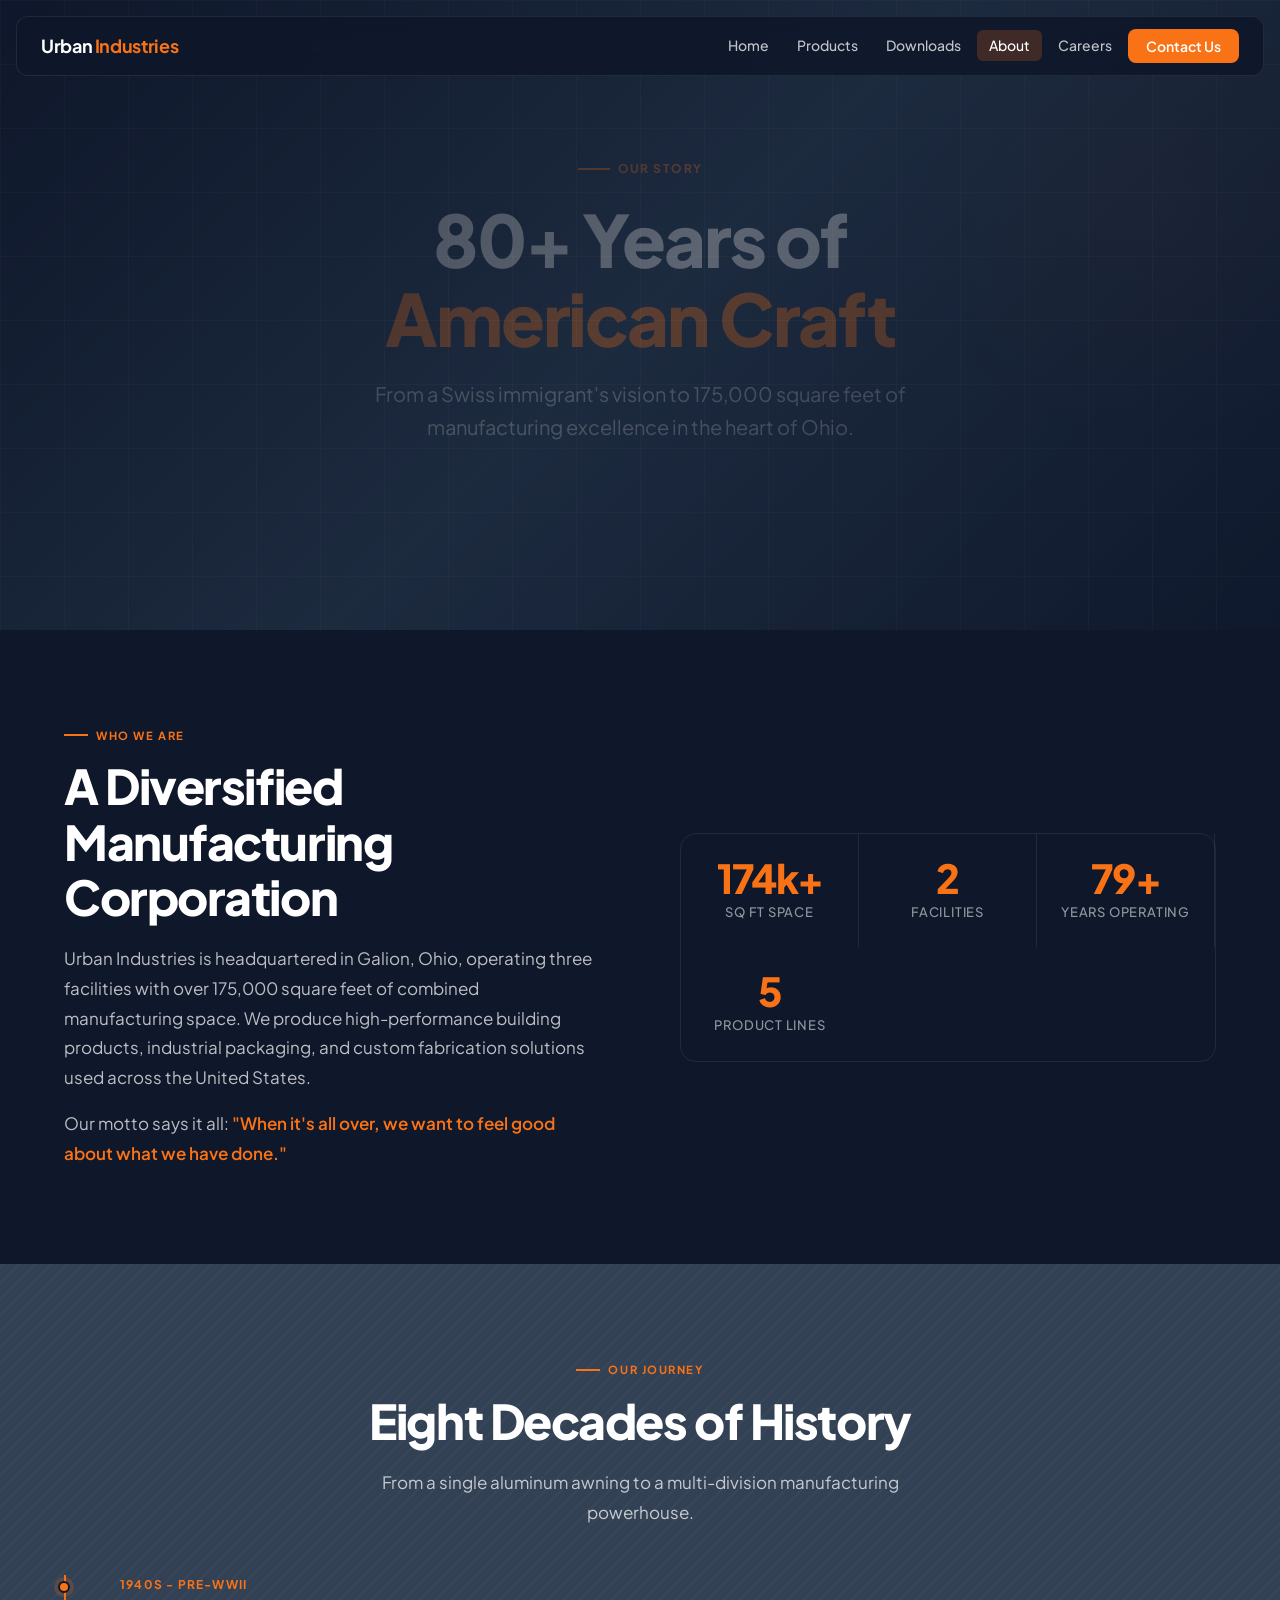
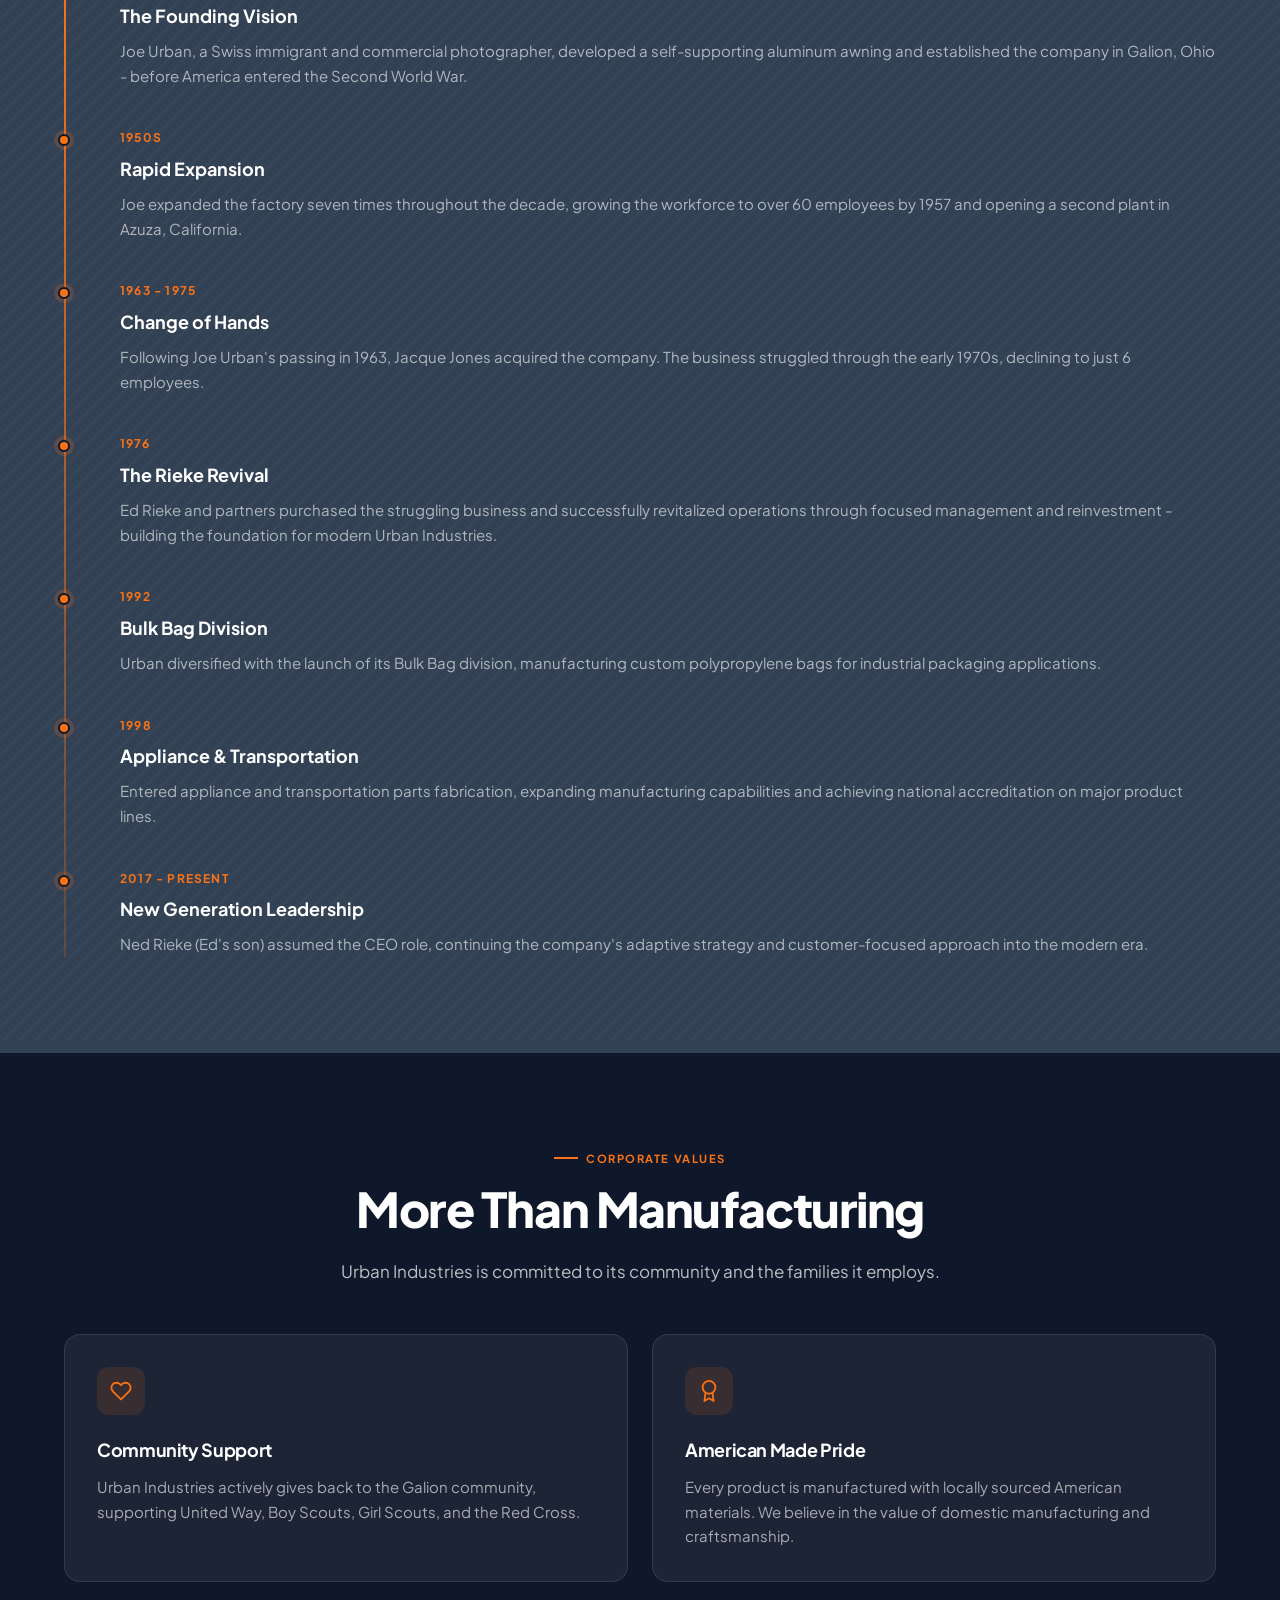
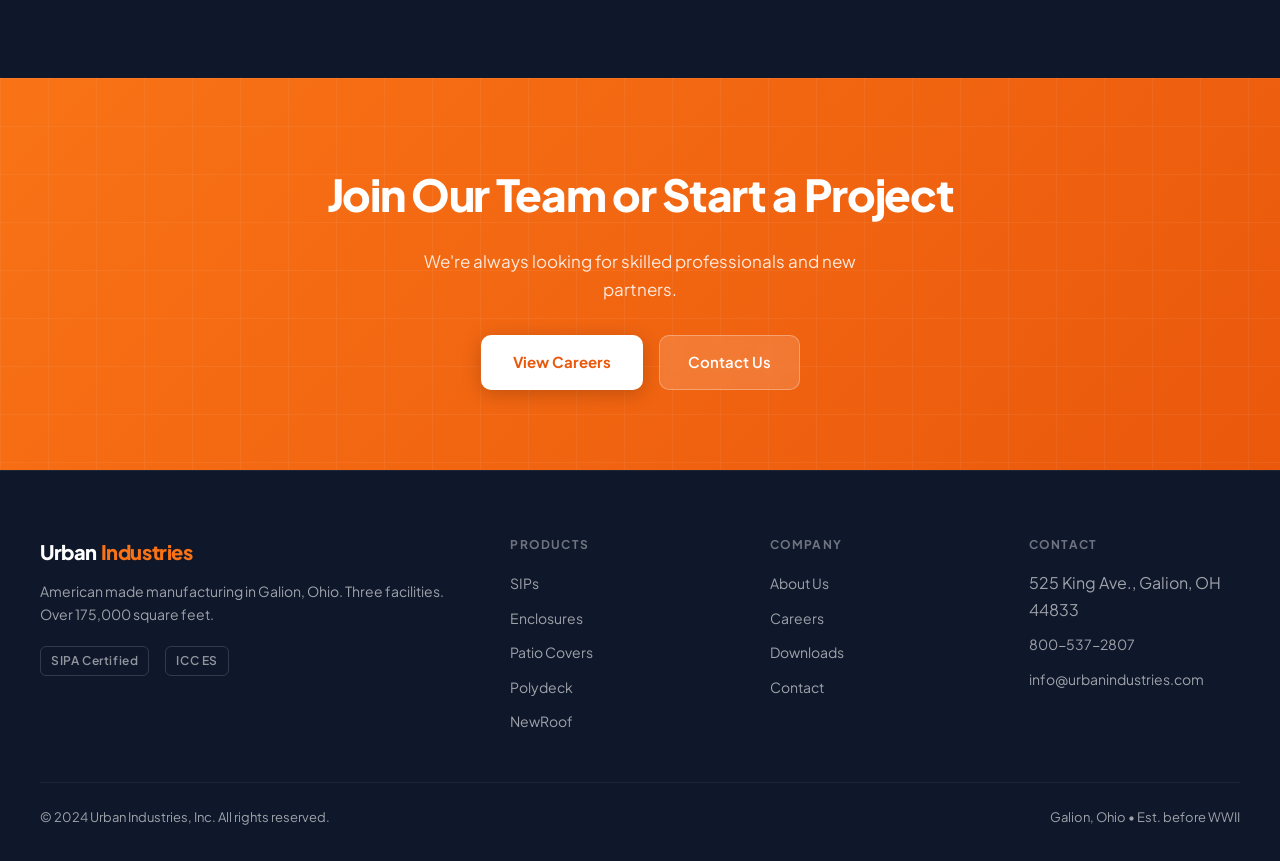
==== site/about.html @ d3d66c6a "Initial commit: parallax storytelling site + scraped docs - 11 HTML pages built from scraped docs/ c" ====
<!DOCTYPE html>
<html lang="en">
<head>
  <meta charset="UTF-8">
  <meta name="viewport" content="width=device-width, initial-scale=1.0">
  <title>About Us - Urban Industries, Inc.</title>
  <meta name="description" content="The story of Urban Industries - from a Swiss immigrant's aluminum awning invention in pre-WWII Ohio to a 175,000 sq ft diversified manufacturer.">
  <link rel="stylesheet" href="assets/css/main.css">
</head>
<body>

<div class="scroll-progress" aria-hidden="true"></div>

<nav class="nav" aria-label="Main navigation">
  <a href="index.html" class="nav-logo">Urban <span>Industries</span></a>
  <ul class="nav-links" id="nav-links">
    <li><a href="index.html">Home</a></li>
    <li><a href="products.html">Products</a></li>
    <li><a href="downloads.html">Downloads</a></li>
    <li><a href="about.html">About</a></li>
    <li><a href="careers.html">Careers</a></li>
    <li><a href="contact.html" class="nav-cta">Contact Us</a></li>
  </ul>
  <button class="nav-mobile-toggle" aria-label="Toggle menu" aria-expanded="false" aria-controls="nav-links">
    <svg width="22" height="22" viewBox="0 0 24 24" fill="none" stroke="currentColor" stroke-width="2" stroke-linecap="round"><line x1="3" y1="6" x2="21" y2="6"/><line x1="3" y1="12" x2="21" y2="12"/><line x1="3" y1="18" x2="21" y2="18"/></svg>
  </button>
</nav>

<!-- Hero -->
<section class="parallax-hero" style="height:70vh;min-height:480px;" aria-label="About page hero">
  <div class="parallax-bg" style="background:linear-gradient(135deg,#0a1628 0%,#1a2f4a 50%,#0f1e35 100%);" aria-hidden="true"></div>
  <div class="hero-overlay" aria-hidden="true"></div>
  <div class="hero-grid-overlay" aria-hidden="true"></div>
  <div class="parallax-layer deco-circle" data-parallax="0.25" style="width:500px;height:500px;top:-5%;right:-10%;opacity:0.7;" aria-hidden="true"></div>
  <div class="hero-content">
    <div class="hero-eyebrow">
      <span class="hero-eyebrow-line" aria-hidden="true"></span>
      Our Story
    </div>
    <h1 class="hero-title">80+ Years of<br><em>American Craft</em></h1>
    <p class="hero-subtitle">From a Swiss immigrant's vision to 175,000 square feet of manufacturing excellence in the heart of Ohio.</p>
  </div>
</section>

<!-- Chapter 1: Overview -->
<section class="chapter chapter-dark" aria-labelledby="overview-heading">
  <div class="chapter-inner">
    <div class="split">
      <div>
        <div class="reveal">
          <p class="section-label">Who We Are</p>
          <h2 class="section-title section-title-light" id="overview-heading">A Diversified Manufacturing Corporation</h2>
          <p class="section-body section-body-light">
            Urban Industries is headquartered in Galion, Ohio, operating three facilities with over 175,000 square feet of combined manufacturing space. We produce high-performance building products, industrial packaging, and custom fabrication solutions used across the United States.
          </p>
          <p class="section-body section-body-light" style="margin-top:1rem;">
            Our motto says it all: <em style="color:var(--color-cta);font-style:normal;font-weight:600;">"When it's all over, we want to feel good about what we have done."</em>
          </p>
        </div>
      </div>
      <div class="reveal reveal-delay-1">
        <div class="stats-strip" style="border:1px solid rgba(255,255,255,0.08);border-radius:16px;margin:0;">
          <div class="stat-item" style="padding:1.5rem;">
            <div class="stat-number" data-count="175" data-suffix="k+">0</div>
            <div class="stat-label">Sq Ft Space</div>
          </div>
          <div class="stat-item" style="padding:1.5rem;">
            <div class="stat-number" data-count="3">0</div>
            <div class="stat-label">Facilities</div>
          </div>
          <div class="stat-item" style="padding:1.5rem;">
            <div class="stat-number" data-count="80" data-suffix="+">0</div>
            <div class="stat-label">Years Operating</div>
          </div>
          <div class="stat-item" style="padding:1.5rem;border-right:none;">
            <div class="stat-number" data-count="6">0</div>
            <div class="stat-label">Product Lines</div>
          </div>
        </div>
      </div>
    </div>
  </div>
</section>

<!-- Chapter 2: History Timeline -->
<section class="chapter chapter-steel" aria-labelledby="history-heading">
  <div class="parallax-layer deco-lines" data-parallax="0.06" style="inset:0;" aria-hidden="true"></div>
  <div class="chapter-inner">
    <div class="reveal" style="text-align:center;max-width:600px;margin:0 auto 1rem;">
      <p class="section-label" style="justify-content:center;">Our Journey</p>
      <h2 class="section-title section-title-light" id="history-heading">Eight Decades of History</h2>
      <p class="section-body section-body-light" style="text-align:center;">From a single aluminum awning to a multi-division manufacturing powerhouse.</p>
    </div>
    <div class="timeline reveal reveal-delay-1">
      <div class="timeline-item">
        <div class="timeline-date">1940s - Pre-WWII</div>
        <div class="timeline-heading">The Founding Vision</div>
        <p class="timeline-text">Joe Urban, a Swiss immigrant and commercial photographer, developed a self-supporting aluminum awning and established the company in Galion, Ohio - before America entered the Second World War.</p>
      </div>
      <div class="timeline-item">
        <div class="timeline-date">1950s</div>
        <div class="timeline-heading">Rapid Expansion</div>
        <p class="timeline-text">Joe expanded the factory seven times throughout the decade, growing the workforce to over 60 employees by 1957 and opening a second plant in Azuza, California.</p>
      </div>
      <div class="timeline-item">
        <div class="timeline-date">1963 - 1975</div>
        <div class="timeline-heading">Change of Hands</div>
        <p class="timeline-text">Following Joe Urban's passing in 1963, Jacque Jones acquired the company. The business struggled through the early 1970s, declining to just 6 employees.</p>
      </div>
      <div class="timeline-item">
        <div class="timeline-date">1976</div>
        <div class="timeline-heading">The Rieke Revival</div>
        <p class="timeline-text">Ed Rieke and partners purchased the struggling business and successfully revitalized operations through focused management and reinvestment - building the foundation for modern Urban Industries.</p>
      </div>
      <div class="timeline-item">
        <div class="timeline-date">1992</div>
        <div class="timeline-heading">Bulk Bag Division</div>
        <p class="timeline-text">Urban diversified with the launch of its Bulk Bag division, manufacturing custom polypropylene bags for industrial packaging applications.</p>
      </div>
      <div class="timeline-item">
        <div class="timeline-date">1998</div>
        <div class="timeline-heading">Appliance &amp; Transportation</div>
        <p class="timeline-text">Entered appliance and transportation parts fabrication, expanding manufacturing capabilities and achieving national accreditation on major product lines.</p>
      </div>
      <div class="timeline-item" style="padding-bottom:0;">
        <div class="timeline-date">2017 - Present</div>
        <div class="timeline-heading">New Generation Leadership</div>
        <p class="timeline-text">Ned Rieke (Ed's son) assumed the CEO role, continuing the company's adaptive strategy and customer-focused approach into the modern era.</p>
      </div>
    </div>
  </div>
</section>

<!-- Chapter 3: Values -->
<section class="chapter chapter-dark" aria-labelledby="values-heading">
  <div class="chapter-inner">
    <div class="reveal" style="text-align:center;max-width:600px;margin:0 auto 3rem;">
      <p class="section-label" style="justify-content:center;">Corporate Values</p>
      <h2 class="section-title section-title-light" id="values-heading">More Than Manufacturing</h2>
      <p class="section-body section-body-light" style="text-align:center;">Urban Industries is committed to its community and the families it employs.</p>
    </div>
    <div class="card-grid card-grid-2 reveal reveal-delay-1">
      <div class="card">
        <div class="card-icon" aria-hidden="true">
          <svg width="22" height="22" viewBox="0 0 24 24" fill="none" stroke="currentColor" stroke-width="2" stroke-linecap="round" stroke-linejoin="round"><path d="M20.84 4.61a5.5 5.5 0 0 0-7.78 0L12 5.67l-1.06-1.06a5.5 5.5 0 0 0-7.78 7.78l1.06 1.06L12 21.23l7.78-7.78 1.06-1.06a5.5 5.5 0 0 0 0-7.78z"/></svg>
        </div>
        <h3 class="card-title card-title-light">Community Support</h3>
        <p class="card-text card-text-light">Urban Industries actively gives back to the Galion community, supporting United Way, Boy Scouts, Girl Scouts, and the Red Cross.</p>
      </div>
      <div class="card">
        <div class="card-icon" aria-hidden="true">
          <svg width="22" height="22" viewBox="0 0 24 24" fill="none" stroke="currentColor" stroke-width="2" stroke-linecap="round" stroke-linejoin="round"><circle cx="12" cy="8" r="7"/><polyline points="8.21 13.89 7 23 12 20 17 23 15.79 13.88"/></svg>
        </div>
        <h3 class="card-title card-title-light">American Made Pride</h3>
        <p class="card-text card-text-light">Every product is manufactured with locally sourced American materials. We believe in the value of domestic manufacturing and craftsmanship.</p>
      </div>
    </div>
  </div>
</section>

<!-- CTA Band -->
<div class="cta-band">
  <h2 class="cta-band-title reveal">Join Our Team or Start a Project</h2>
  <p class="cta-band-text reveal reveal-delay-1">We're always looking for skilled professionals and new partners.</p>
  <div style="display:flex;gap:1rem;justify-content:center;flex-wrap:wrap;position:relative;">
    <a href="careers.html" class="btn-white reveal reveal-delay-2">View Careers</a>
    <a href="contact.html" class="btn-secondary reveal reveal-delay-3" style="background:rgba(255,255,255,0.15);border-color:rgba(255,255,255,0.3);">Contact Us</a>
  </div>
</div>

<footer class="footer" aria-label="Site footer">
  <div class="footer-inner">
    <div class="footer-grid">
      <div>
        <div class="footer-brand">Urban <span>Industries</span></div>
        <p class="footer-tagline">American made manufacturing in Galion, Ohio. Three facilities. Over 175,000 square feet.</p>
        <div class="footer-certs" style="margin-top:1.25rem;"><span class="cert-badge">SIPA Certified</span><span class="cert-badge">ICC ES</span></div>
      </div>
      <div>
        <p class="footer-heading">Products</p>
        <ul class="footer-links">
          <li><a href="products/sips.html">SIPs</a></li>
          <li><a href="products/enclosures.html">Enclosures</a></li>
          <li><a href="products/covers.html">Patio Covers</a></li>
          <li><a href="products/polydeck.html">Polydeck</a></li>
          <li><a href="products/newroof.html">NewRoof</a></li>
        </ul>
      </div>
      <div>
        <p class="footer-heading">Company</p>
        <ul class="footer-links">
          <li><a href="about.html">About Us</a></li>
          <li><a href="careers.html">Careers</a></li>
          <li><a href="downloads.html">Downloads</a></li>
          <li><a href="contact.html">Contact</a></li>
        </ul>
      </div>
      <div>
        <p class="footer-heading">Contact</p>
        <ul class="footer-links">
          <li><span style="color:rgba(255,255,255,0.6)">525 King Ave., Galion, OH 44833</span></li>
          <li><a href="tel:8005372807">800-537-2807</a></li>
          <li><a href="mailto:info@urbanindustries.com">info@urbanindustries.com</a></li>
        </ul>
      </div>
    </div>
    <div class="footer-bottom">
      <p>&copy; 2024 Urban Industries, Inc. All rights reserved.</p>
      <p>Galion, Ohio &bull; Est. before WWII</p>
    </div>
  </div>
</footer>

<script src="assets/js/main.js"></script>
</body>
</html>
---- site/assets/css/main.css ----
@import url('https://fonts.googleapis.com/css2?family=Plus+Jakarta+Sans:wght@300;400;500;600;700;800&display=swap');

:root {
  --color-primary: #475569;
  --color-secondary: #94A3B8;
  --color-cta: #F97316;
  --color-cta-hover: #EA6C0A;
  --color-bg: #F8FAFC;
  --color-text: #1E293B;
  --color-text-muted: #64748B;
  --color-dark: #0F172A;
  --color-dark-mid: #1E293B;
  --color-steel: #334155;
  --font-base: 'Plus Jakarta Sans', system-ui, sans-serif;
  --z-nav: 50;
  --z-overlay: 30;
  --z-content: 20;
  --z-parallax: 10;
}

*, *::before, *::after { box-sizing: border-box; margin: 0; padding: 0; }

html { scroll-behavior: smooth; font-size: 16px; }

@media (prefers-reduced-motion: reduce) {
  html { scroll-behavior: auto; }
  *, *::before, *::after {
    animation-duration: 0.01ms !important;
    animation-iteration-count: 1 !important;
    transition-duration: 0.01ms !important;
  }
  .parallax-layer { transform: none !important; }
}

body {
  font-family: var(--font-base);
  color: var(--color-text);
  background: var(--color-bg);
  overflow-x: hidden;
  line-height: 1.65;
}

/* ─── Navigation ─────────────────────────────────────────────── */
.nav {
  position: fixed;
  top: 1rem;
  left: 1rem;
  right: 1rem;
  z-index: var(--z-nav);
  background: rgba(15, 23, 42, 0.85);
  backdrop-filter: blur(12px);
  -webkit-backdrop-filter: blur(12px);
  border: 1px solid rgba(255,255,255,0.08);
  border-radius: 12px;
  padding: 0.875rem 1.5rem;
  display: flex;
  align-items: center;
  justify-content: space-between;
  transition: background 0.3s ease;
}

.nav-logo {
  font-weight: 700;
  font-size: 1.125rem;
  color: #fff;
  text-decoration: none;
  letter-spacing: -0.02em;
}

.nav-logo span { color: var(--color-cta); }

.nav-links {
  display: flex;
  gap: 0.25rem;
  list-style: none;
  align-items: center;
}

.nav-links a {
  color: rgba(255,255,255,0.75);
  text-decoration: none;
  font-size: 0.875rem;
  font-weight: 500;
  padding: 0.4rem 0.75rem;
  border-radius: 6px;
  transition: color 0.2s, background 0.2s;
}

.nav-links a:hover { color: #fff; background: rgba(255,255,255,0.1); }
.nav-links a.active { color: #fff; background: rgba(249,115,22,0.2); }

.nav-cta {
  background: var(--color-cta) !important;
  color: #fff !important;
  padding: 0.5rem 1.125rem !important;
  border-radius: 8px !important;
  font-weight: 600 !important;
  transition: background 0.2s !important;
}

.nav-cta:hover { background: var(--color-cta-hover) !important; }

.nav-mobile-toggle {
  display: none;
  background: none;
  border: none;
  cursor: pointer;
  color: #fff;
  padding: 0.25rem;
}

/* ─── Progress Bar ────────────────────────────────────────────── */
.scroll-progress {
  position: fixed;
  top: 0;
  left: 0;
  height: 3px;
  background: var(--color-cta);
  z-index: 100;
  width: 0%;
  transition: width 0.1s linear;
}

/* ─── Parallax Hero ───────────────────────────────────────────── */
.parallax-hero {
  position: relative;
  height: 100vh;
  min-height: 600px;
  overflow: hidden;
  display: flex;
  align-items: center;
  justify-content: center;
}

.parallax-bg {
  position: absolute;
  inset: -20%;
  background-size: cover;
  background-position: center;
  will-change: transform;
}

.hero-overlay {
  position: absolute;
  inset: 0;
  background: linear-gradient(
    135deg,
    rgba(15,23,42,0.88) 0%,
    rgba(30,41,59,0.72) 50%,
    rgba(15,23,42,0.82) 100%
  );
  z-index: var(--z-overlay);
}

.hero-grid-overlay {
  position: absolute;
  inset: 0;
  z-index: var(--z-overlay);
  background-image:
    linear-gradient(rgba(255,255,255,0.025) 1px, transparent 1px),
    linear-gradient(90deg, rgba(255,255,255,0.025) 1px, transparent 1px);
  background-size: 64px 64px;
}

.hero-content {
  position: relative;
  z-index: var(--z-content);
  text-align: center;
  padding: 0 1.5rem;
  max-width: 900px;
}

.hero-eyebrow {
  display: inline-flex;
  align-items: center;
  gap: 0.5rem;
  font-size: 0.75rem;
  font-weight: 700;
  letter-spacing: 0.12em;
  text-transform: uppercase;
  color: var(--color-cta);
  margin-bottom: 1.25rem;
}

.hero-eyebrow-line {
  width: 32px;
  height: 2px;
  background: var(--color-cta);
}

.hero-title {
  font-size: clamp(2.25rem, 6vw, 4.5rem);
  font-weight: 800;
  line-height: 1.1;
  letter-spacing: -0.03em;
  color: #fff;
  margin-bottom: 1.25rem;
}

.hero-title em {
  font-style: normal;
  color: var(--color-cta);
}

.hero-subtitle {
  font-size: clamp(1rem, 2vw, 1.25rem);
  color: rgba(255,255,255,0.72);
  max-width: 600px;
  margin: 0 auto 2.25rem;
  line-height: 1.65;
}

.hero-actions {
  display: flex;
  gap: 1rem;
  justify-content: center;
  flex-wrap: wrap;
}

.btn-primary {
  display: inline-flex;
  align-items: center;
  gap: 0.5rem;
  background: var(--color-cta);
  color: #fff;
  font-weight: 700;
  font-size: 0.9375rem;
  padding: 0.875rem 1.75rem;
  border-radius: 10px;
  text-decoration: none;
  border: none;
  cursor: pointer;
  transition: background 0.2s, transform 0.2s, box-shadow 0.2s;
  box-shadow: 0 4px 16px rgba(249,115,22,0.35);
}

.btn-primary:hover {
  background: var(--color-cta-hover);
  transform: translateY(-2px);
  box-shadow: 0 8px 24px rgba(249,115,22,0.45);
}

.btn-secondary {
  display: inline-flex;
  align-items: center;
  gap: 0.5rem;
  background: rgba(255,255,255,0.1);
  color: #fff;
  font-weight: 600;
  font-size: 0.9375rem;
  padding: 0.875rem 1.75rem;
  border-radius: 10px;
  text-decoration: none;
  border: 1px solid rgba(255,255,255,0.2);
  cursor: pointer;
  transition: background 0.2s, transform 0.2s;
  backdrop-filter: blur(4px);
}

.btn-secondary:hover { background: rgba(255,255,255,0.18); transform: translateY(-2px); }

.scroll-hint {
  position: absolute;
  bottom: 2rem;
  left: 50%;
  transform: translateX(-50%);
  z-index: var(--z-content);
  display: flex;
  flex-direction: column;
  align-items: center;
  gap: 0.5rem;
  color: rgba(255,255,255,0.45);
  font-size: 0.75rem;
  font-weight: 500;
  letter-spacing: 0.1em;
  text-transform: uppercase;
  animation: bounce 2s ease-in-out infinite;
}

@keyframes bounce {
  0%, 100% { transform: translateX(-50%) translateY(0); }
  50% { transform: translateX(-50%) translateY(8px); }
}

.scroll-hint svg { opacity: 0.6; }

/* ─── Chapter Sections ────────────────────────────────────────── */
.chapter {
  position: relative;
  overflow: hidden;
}

.chapter-dark {
  background: var(--color-dark);
  color: #fff;
}

.chapter-steel {
  background: var(--color-steel);
  color: #fff;
}

.chapter-light {
  background: var(--color-bg);
  color: var(--color-text);
}

.chapter-mid {
  background: #F1F5F9;
  color: var(--color-text);
}

.chapter-inner {
  position: relative;
  z-index: var(--z-content);
  max-width: 1200px;
  margin: 0 auto;
  padding: 6rem 1.5rem;
}

.chapter-inner-sm {
  max-width: 800px;
  margin: 0 auto;
  padding: 5rem 1.5rem;
}

/* ─── Section Labels ──────────────────────────────────────────── */
.section-label {
  font-size: 0.7rem;
  font-weight: 700;
  letter-spacing: 0.14em;
  text-transform: uppercase;
  color: var(--color-cta);
  margin-bottom: 0.875rem;
  display: flex;
  align-items: center;
  gap: 0.5rem;
}

.section-label::before {
  content: '';
  display: block;
  width: 24px;
  height: 2px;
  background: var(--color-cta);
}

.section-title {
  font-size: clamp(1.75rem, 4vw, 3rem);
  font-weight: 800;
  letter-spacing: -0.03em;
  line-height: 1.15;
  margin-bottom: 1.25rem;
}

.section-title-light { color: #fff; }
.section-title-dark { color: var(--color-text); }

.section-body {
  font-size: 1.0625rem;
  line-height: 1.75;
  max-width: 65ch;
}

.section-body-light { color: rgba(255,255,255,0.72); }
.section-body-dark { color: var(--color-text-muted); }

/* ─── Parallax Decorative Layers ─────────────────────────────── */
.parallax-layer {
  position: absolute;
  will-change: transform;
  pointer-events: none;
  user-select: none;
}

.deco-circle {
  border-radius: 50%;
  background: radial-gradient(circle, rgba(249,115,22,0.12) 0%, transparent 70%);
}

.deco-lines {
  opacity: 0.04;
  background-image: repeating-linear-gradient(
    -45deg,
    #fff 0,
    #fff 1px,
    transparent 0,
    transparent 50%
  );
  background-size: 16px 16px;
}

/* ─── Cards ───────────────────────────────────────────────────── */
.card-grid {
  display: grid;
  gap: 1.5rem;
  margin-top: 3rem;
}

.card-grid-2 { grid-template-columns: repeat(auto-fit, minmax(280px, 1fr)); }
.card-grid-3 { grid-template-columns: repeat(auto-fit, minmax(260px, 1fr)); }

.card {
  background: rgba(255,255,255,0.06);
  border: 1px solid rgba(255,255,255,0.1);
  border-radius: 16px;
  padding: 2rem;
  transition: transform 0.25s ease, box-shadow 0.25s ease, border-color 0.25s ease;
  cursor: pointer;
}

.card:hover {
  transform: translateY(-4px);
  box-shadow: 0 20px 48px rgba(0,0,0,0.3);
  border-color: rgba(249,115,22,0.4);
}

.card-light {
  background: #fff;
  border-color: #E2E8F0;
  box-shadow: 0 2px 12px rgba(0,0,0,0.06);
}

.card-light:hover {
  box-shadow: 0 16px 40px rgba(0,0,0,0.12);
  border-color: var(--color-cta);
}

.card-icon {
  width: 48px;
  height: 48px;
  background: rgba(249,115,22,0.12);
  border-radius: 12px;
  display: flex;
  align-items: center;
  justify-content: center;
  margin-bottom: 1.25rem;
  color: var(--color-cta);
}

.card-title {
  font-size: 1.125rem;
  font-weight: 700;
  letter-spacing: -0.02em;
  margin-bottom: 0.625rem;
}

.card-title-light { color: #fff; }
.card-title-dark { color: var(--color-text); }

.card-text {
  font-size: 0.9375rem;
  line-height: 1.65;
}

.card-text-light { color: rgba(255,255,255,0.62); }
.card-text-dark { color: var(--color-text-muted); }

.card-link {
  display: inline-flex;
  align-items: center;
  gap: 0.375rem;
  color: var(--color-cta);
  font-size: 0.875rem;
  font-weight: 600;
  text-decoration: none;
  margin-top: 1rem;
  transition: gap 0.2s;
}

.card-link:hover { gap: 0.625rem; }

/* ─── Stats Strip ─────────────────────────────────────────────── */
.stats-strip {
  display: grid;
  grid-template-columns: repeat(auto-fit, minmax(160px, 1fr));
  gap: 0;
  border-top: 1px solid rgba(255,255,255,0.08);
  border-bottom: 1px solid rgba(255,255,255,0.08);
  margin: 4rem 0;
}

.stat-item {
  padding: 2rem 1.5rem;
  text-align: center;
  border-right: 1px solid rgba(255,255,255,0.08);
}

.stat-item:last-child { border-right: none; }

.stat-number {
  font-size: 2.5rem;
  font-weight: 800;
  letter-spacing: -0.04em;
  color: var(--color-cta);
  line-height: 1;
  margin-bottom: 0.25rem;
}

.stat-label {
  font-size: 0.8125rem;
  font-weight: 500;
  color: rgba(255,255,255,0.55);
  text-transform: uppercase;
  letter-spacing: 0.06em;
}

/* ─── Timeline ────────────────────────────────────────────────── */
.timeline {
  position: relative;
  padding-left: 2rem;
  margin-top: 3rem;
}

.timeline::before {
  content: '';
  position: absolute;
  left: 0;
  top: 0;
  bottom: 0;
  width: 2px;
  background: linear-gradient(to bottom, var(--color-cta), rgba(249,115,22,0.2));
}

.timeline-item {
  position: relative;
  padding-bottom: 2.5rem;
  padding-left: 1.5rem;
}

.timeline-item::before {
  content: '';
  position: absolute;
  left: -2.4rem;
  top: 0.375rem;
  width: 12px;
  height: 12px;
  border-radius: 50%;
  background: var(--color-cta);
  border: 2px solid var(--color-dark);
  box-shadow: 0 0 0 4px rgba(249,115,22,0.2);
}

.timeline-date {
  font-size: 0.75rem;
  font-weight: 700;
  color: var(--color-cta);
  letter-spacing: 0.1em;
  text-transform: uppercase;
  margin-bottom: 0.375rem;
}

.timeline-heading {
  font-size: 1.125rem;
  font-weight: 700;
  color: #fff;
  margin-bottom: 0.5rem;
}

.timeline-text {
  font-size: 0.9375rem;
  color: rgba(255,255,255,0.62);
  line-height: 1.65;
}

/* ─── Feature List ────────────────────────────────────────────── */
.feature-list {
  list-style: none;
  display: flex;
  flex-direction: column;
  gap: 0.875rem;
  margin-top: 1.5rem;
}

.feature-list li {
  display: flex;
  align-items: flex-start;
  gap: 0.75rem;
  font-size: 0.9375rem;
  line-height: 1.6;
}

.feature-list li svg {
  flex-shrink: 0;
  color: var(--color-cta);
  margin-top: 0.1rem;
}

/* ─── Two-column split ────────────────────────────────────────── */
.split {
  display: grid;
  grid-template-columns: 1fr 1fr;
  gap: 5rem;
  align-items: center;
}

.split-reverse { direction: rtl; }
.split-reverse > * { direction: ltr; }

@media (max-width: 768px) {
  .split { grid-template-columns: 1fr; gap: 3rem; }
  .split-reverse { direction: ltr; }
}

/* ─── Visual Block ────────────────────────────────────────────── */
.visual-block {
  border-radius: 20px;
  overflow: hidden;
  position: relative;
  aspect-ratio: 4/3;
  background: var(--color-dark-mid);
  display: flex;
  align-items: center;
  justify-content: center;
}

.visual-block-inner {
  position: absolute;
  inset: 0;
  display: flex;
  flex-direction: column;
  align-items: center;
  justify-content: center;
  gap: 1rem;
  padding: 2rem;
  text-align: center;
}

.visual-label {
  font-size: 1rem;
  font-weight: 600;
  color: rgba(255,255,255,0.55);
}

.visual-accent {
  width: 80px;
  height: 4px;
  background: var(--color-cta);
  border-radius: 2px;
}

/* ─── CTA Band ────────────────────────────────────────────────── */
.cta-band {
  background: linear-gradient(135deg, var(--color-cta) 0%, #EA580C 100%);
  padding: 5rem 1.5rem;
  text-align: center;
  position: relative;
  overflow: hidden;
}

.cta-band::before {
  content: '';
  position: absolute;
  inset: 0;
  background-image:
    linear-gradient(rgba(255,255,255,0.05) 1px, transparent 1px),
    linear-gradient(90deg, rgba(255,255,255,0.05) 1px, transparent 1px);
  background-size: 48px 48px;
}

.cta-band-title {
  font-size: clamp(1.75rem, 4vw, 2.75rem);
  font-weight: 800;
  color: #fff;
  letter-spacing: -0.03em;
  margin-bottom: 1rem;
  position: relative;
}

.cta-band-text {
  color: rgba(255,255,255,0.85);
  font-size: 1.0625rem;
  margin-bottom: 2rem;
  position: relative;
  max-width: 500px;
  margin-left: auto;
  margin-right: auto;
}

.btn-white {
  display: inline-flex;
  align-items: center;
  gap: 0.5rem;
  background: #fff;
  color: #EA580C;
  font-weight: 700;
  font-size: 0.9375rem;
  padding: 0.875rem 2rem;
  border-radius: 10px;
  text-decoration: none;
  position: relative;
  transition: transform 0.2s, box-shadow 0.2s;
  box-shadow: 0 4px 20px rgba(0,0,0,0.2);
}

.btn-white:hover { transform: translateY(-2px); box-shadow: 0 8px 28px rgba(0,0,0,0.25); }

/* ─── Footer ──────────────────────────────────────────────────── */
.footer {
  background: var(--color-dark);
  color: rgba(255,255,255,0.6);
  padding: 4rem 1.5rem 2rem;
  border-top: 1px solid rgba(255,255,255,0.06);
}

.footer-inner {
  max-width: 1200px;
  margin: 0 auto;
}

.footer-grid {
  display: grid;
  grid-template-columns: 2fr repeat(3, 1fr);
  gap: 3rem;
  margin-bottom: 3rem;
}

.footer-brand { font-size: 1.25rem; font-weight: 800; color: #fff; letter-spacing: -0.02em; margin-bottom: 0.75rem; }
.footer-brand span { color: var(--color-cta); }
.footer-tagline { font-size: 0.875rem; line-height: 1.65; }

.footer-heading {
  font-size: 0.75rem;
  font-weight: 700;
  letter-spacing: 0.1em;
  text-transform: uppercase;
  color: rgba(255,255,255,0.4);
  margin-bottom: 1rem;
}

.footer-links { list-style: none; display: flex; flex-direction: column; gap: 0.5rem; }

.footer-links a {
  color: rgba(255,255,255,0.6);
  text-decoration: none;
  font-size: 0.875rem;
  transition: color 0.2s;
}

.footer-links a:hover { color: #fff; }

.footer-bottom {
  border-top: 1px solid rgba(255,255,255,0.06);
  padding-top: 1.5rem;
  display: flex;
  justify-content: space-between;
  align-items: center;
  font-size: 0.8125rem;
  flex-wrap: wrap;
  gap: 0.75rem;
}

.footer-certs { display: flex; align-items: center; gap: 1rem; }
.cert-badge {
  padding: 0.25rem 0.625rem;
  border: 1px solid rgba(255,255,255,0.15);
  border-radius: 6px;
  font-size: 0.75rem;
  font-weight: 600;
  color: rgba(255,255,255,0.55);
  letter-spacing: 0.05em;
}

/* ─── Page Header (inner pages) ──────────────────────────────── */
.page-header {
  background: linear-gradient(135deg, var(--color-dark) 0%, var(--color-steel) 100%);
  padding: 10rem 1.5rem 5rem;
  position: relative;
  overflow: hidden;
  text-align: center;
}

.page-header-bg {
  position: absolute;
  inset: 0;
  background-image:
    linear-gradient(rgba(255,255,255,0.02) 1px, transparent 1px),
    linear-gradient(90deg, rgba(255,255,255,0.02) 1px, transparent 1px);
  background-size: 64px 64px;
}

.page-header-content { position: relative; z-index: 10; }
.page-header h1 {
  font-size: clamp(2rem, 5vw, 3.5rem);
  font-weight: 800;
  color: #fff;
  letter-spacing: -0.03em;
  margin-bottom: 0.875rem;
}

.page-header p {
  font-size: 1.125rem;
  color: rgba(255,255,255,0.65);
  max-width: 560px;
  margin: 0 auto;
  line-height: 1.65;
}

/* ─── Contact Form ────────────────────────────────────────────── */
.form-group { margin-bottom: 1.25rem; }

.form-label {
  display: block;
  font-size: 0.875rem;
  font-weight: 600;
  color: var(--color-text);
  margin-bottom: 0.4rem;
}

.form-input, .form-textarea {
  width: 100%;
  padding: 0.75rem 1rem;
  border: 1.5px solid #CBD5E1;
  border-radius: 8px;
  font-family: var(--font-base);
  font-size: 0.9375rem;
  color: var(--color-text);
  background: #fff;
  transition: border-color 0.2s, box-shadow 0.2s;
  outline: none;
}

.form-input:focus, .form-textarea:focus {
  border-color: var(--color-cta);
  box-shadow: 0 0 0 3px rgba(249,115,22,0.15);
}

.form-textarea { resize: vertical; min-height: 120px; }

/* ─── Contact Info Card ───────────────────────────────────────── */
.contact-card {
  background: var(--color-dark-mid);
  border-radius: 16px;
  padding: 2rem;
  border: 1px solid rgba(255,255,255,0.07);
}

.contact-row {
  display: flex;
  align-items: flex-start;
  gap: 1rem;
  padding: 1rem 0;
  border-bottom: 1px solid rgba(255,255,255,0.07);
}

.contact-row:last-child { border-bottom: none; }

.contact-row-icon {
  width: 40px;
  height: 40px;
  background: rgba(249,115,22,0.12);
  border-radius: 8px;
  display: flex;
  align-items: center;
  justify-content: center;
  color: var(--color-cta);
  flex-shrink: 0;
}

.contact-row-label {
  font-size: 0.75rem;
  font-weight: 700;
  letter-spacing: 0.08em;
  text-transform: uppercase;
  color: rgba(255,255,255,0.4);
  margin-bottom: 0.25rem;
}

.contact-row-value {
  font-size: 0.9375rem;
  color: rgba(255,255,255,0.85);
  line-height: 1.55;
}

.contact-row-value a {
  color: rgba(255,255,255,0.85);
  text-decoration: none;
  transition: color 0.2s;
}

.contact-row-value a:hover { color: var(--color-cta); }

/* ─── Downloads ───────────────────────────────────────────────── */
.download-item {
  display: flex;
  align-items: center;
  gap: 1rem;
  padding: 1.125rem 1.25rem;
  background: rgba(255,255,255,0.04);
  border: 1px solid rgba(255,255,255,0.08);
  border-radius: 10px;
  text-decoration: none;
  cursor: pointer;
  transition: background 0.2s, border-color 0.2s, transform 0.2s;
  margin-bottom: 0.625rem;
}

.download-item:hover {
  background: rgba(249,115,22,0.08);
  border-color: rgba(249,115,22,0.3);
  transform: translateX(4px);
}

.download-item-icon {
  width: 40px;
  height: 40px;
  background: rgba(249,115,22,0.12);
  border-radius: 8px;
  display: flex;
  align-items: center;
  justify-content: center;
  color: var(--color-cta);
  flex-shrink: 0;
}

.download-item-name {
  font-size: 0.9375rem;
  font-weight: 600;
  color: rgba(255,255,255,0.88);
  flex: 1;
}

.download-item-type {
  font-size: 0.75rem;
  color: rgba(255,255,255,0.4);
  font-weight: 500;
}

/* ─── Scroll Reveal ───────────────────────────────────────────── */
.reveal {
  opacity: 0;
  transform: translateY(32px);
  transition: opacity 0.65s ease, transform 0.65s ease;
}

.reveal.visible {
  opacity: 1;
  transform: translateY(0);
}

.reveal-delay-1 { transition-delay: 0.1s; }
.reveal-delay-2 { transition-delay: 0.2s; }
.reveal-delay-3 { transition-delay: 0.3s; }
.reveal-delay-4 { transition-delay: 0.4s; }
.reveal-delay-5 { transition-delay: 0.5s; }

/* ─── Responsive ──────────────────────────────────────────────── */
@media (max-width: 900px) {
  .footer-grid { grid-template-columns: 1fr 1fr; }
}

@media (max-width: 640px) {
  .nav-links { display: none; }
  .nav-mobile-toggle { display: flex; }
  .nav-links.open {
    display: flex;
    flex-direction: column;
    position: absolute;
    top: calc(100% + 0.75rem);
    left: 0;
    right: 0;
    background: rgba(15,23,42,0.97);
    border-radius: 12px;
    padding: 1rem;
    border: 1px solid rgba(255,255,255,0.08);
  }
  .footer-grid { grid-template-columns: 1fr; gap: 2rem; }
  .stats-strip { grid-template-columns: 1fr 1fr; }
  .stat-item:nth-child(2n) { border-right: none; }
  .chapter-inner { padding: 4rem 1rem; }
}
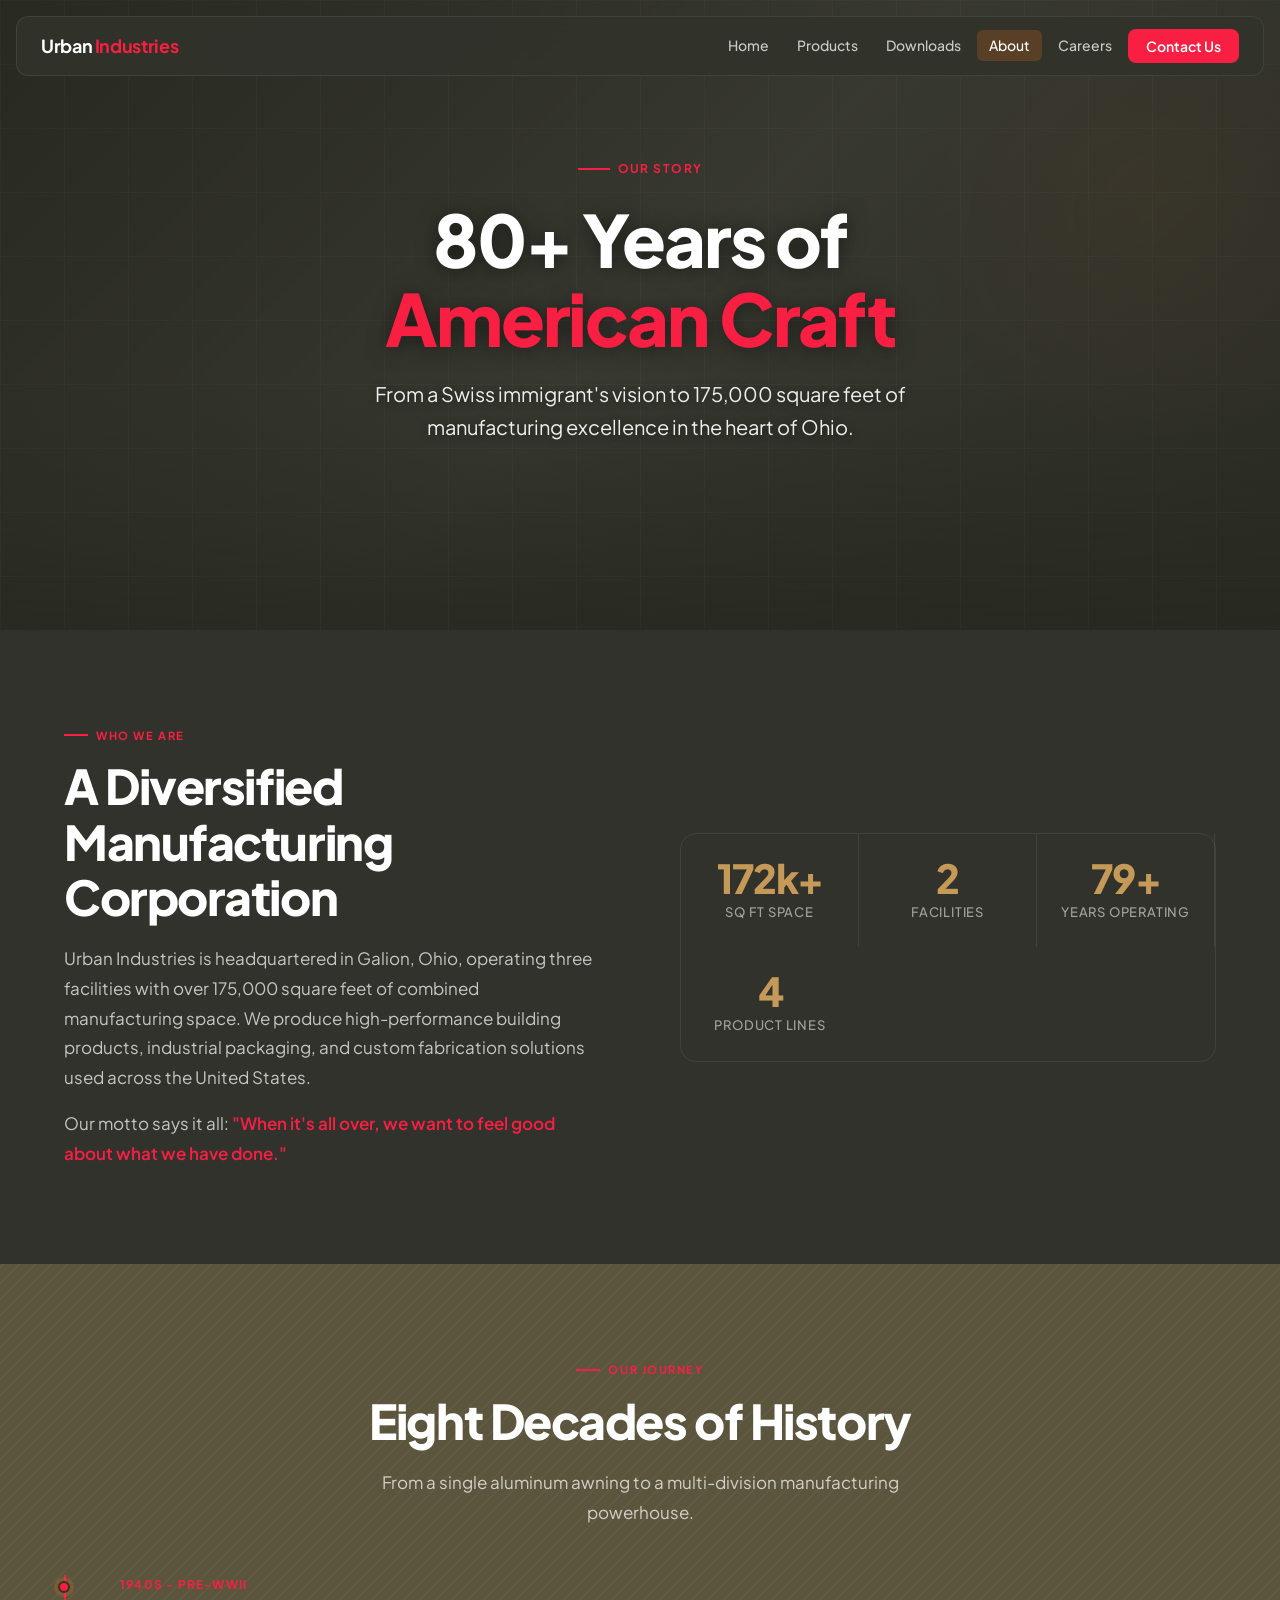
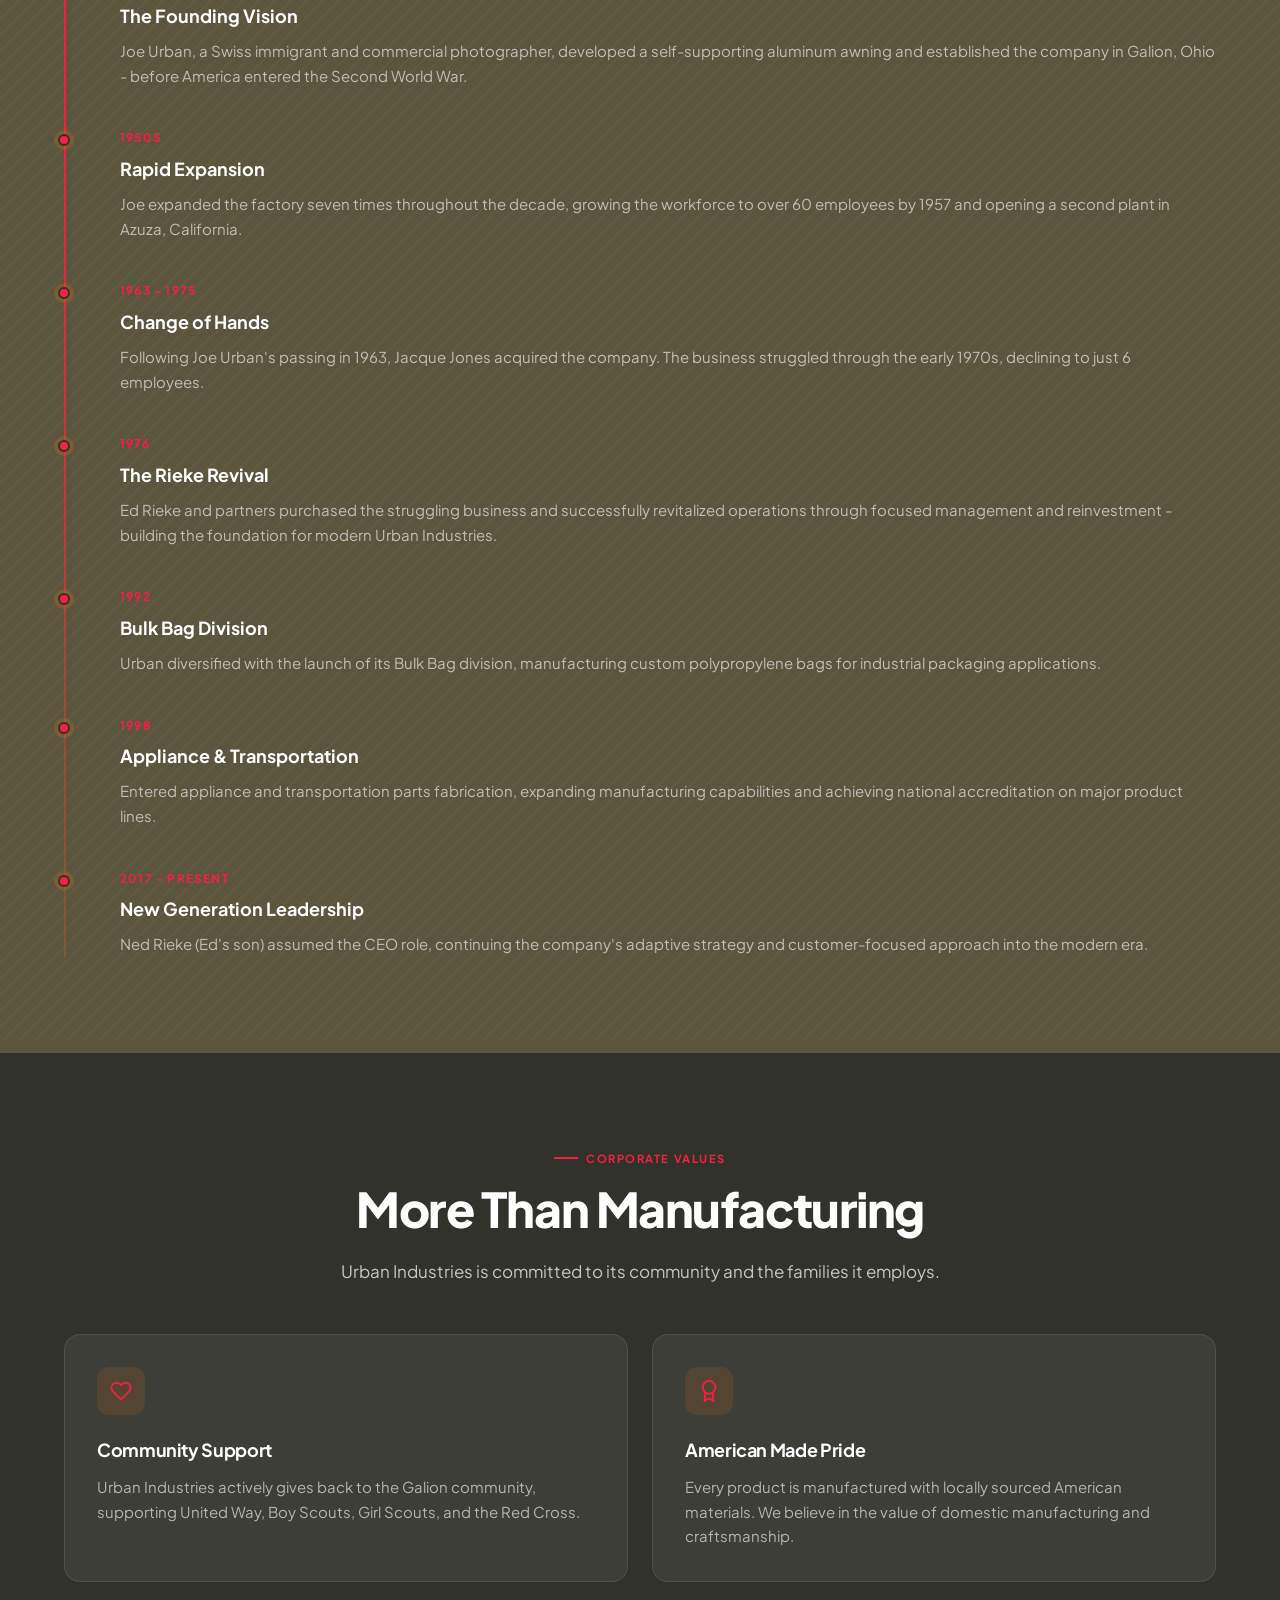
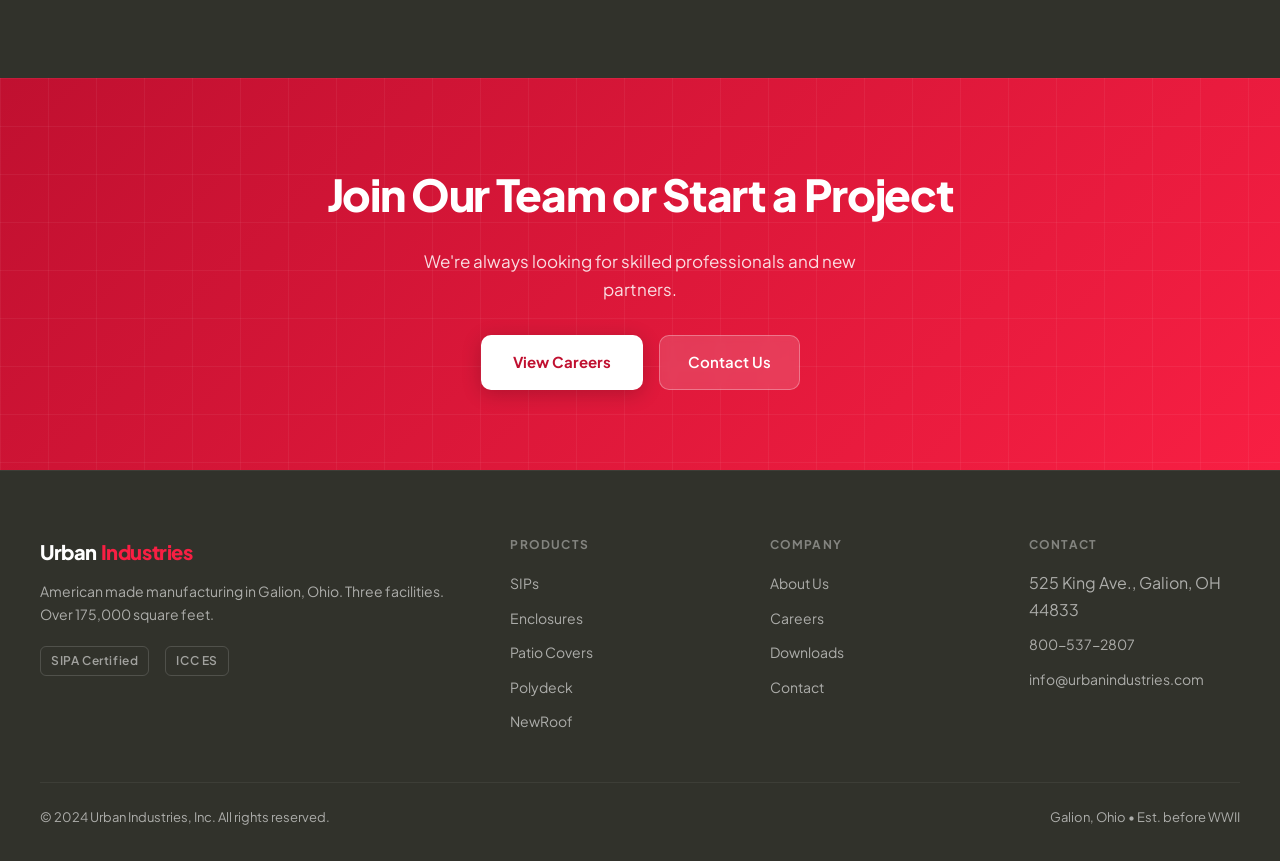
==== commit 6be503b1: "Fix hero overlay z-index blocking clicks and update site styling Co-Authored-By: Claude Sonnet 4.6 <" ====
--- a/site/about.html
+++ b/site/about.html
@@ -28,7 +28,7 @@
 
 <!-- Hero -->
 <section class="parallax-hero" style="height:70vh;min-height:480px;" aria-label="About page hero">
-  <div class="parallax-bg" style="background:linear-gradient(135deg,#0a1628 0%,#1a2f4a 50%,#0f1e35 100%);" aria-hidden="true"></div>
+  <div class="parallax-bg" style="background:linear-gradient(135deg,#272820 0%,#3d3e35 50%,#31322B 100%);" aria-hidden="true"></div>
   <div class="hero-overlay" aria-hidden="true"></div>
   <div class="hero-grid-overlay" aria-hidden="true"></div>
   <div class="parallax-layer deco-circle" data-parallax="0.25" style="width:500px;height:500px;top:-5%;right:-10%;opacity:0.7;" aria-hidden="true"></div>
--- a/site/assets/css/main.css
+++ b/site/assets/css/main.css
@@ -1,19 +1,22 @@
 @import url('https://fonts.googleapis.com/css2?family=Plus+Jakarta+Sans:wght@300;400;500;600;700;800&display=swap');
 
 :root {
-  --color-primary: #475569;
-  --color-secondary: #94A3B8;
-  --color-cta: #F97316;
-  --color-cta-hover: #EA6C0A;
-  --color-bg: #F8FAFC;
-  --color-text: #1E293B;
-  --color-text-muted: #64748B;
-  --color-dark: #0F172A;
-  --color-dark-mid: #1E293B;
-  --color-steel: #334155;
+  --color-primary: #82825F;
+  --color-secondary: #8794A2;
+  --color-cta: #F81F43;
+  --color-cta-hover: #D91535;
+  --color-bg: #E1DDDF;
+  --color-text: #31322B;
+  --color-text-muted: #595E70;
+  --color-dark: #31322B;
+  --color-dark-mid: #3d3e35;
+  --color-steel: #5B553D;
+  --color-gold: #C59A58;
+  --color-olive: #66723B;
+  --color-sage: #99A587;
   --font-base: 'Plus Jakarta Sans', system-ui, sans-serif;
   --z-nav: 50;
-  --z-overlay: 30;
+  --z-overlay: 15;
   --z-content: 20;
   --z-parallax: 10;
 }
@@ -47,7 +50,7 @@
   left: 1rem;
   right: 1rem;
   z-index: var(--z-nav);
-  background: rgba(15, 23, 42, 0.85);
+  background: rgba(49, 50, 43, 0.92);
   backdrop-filter: blur(12px);
   -webkit-backdrop-filter: blur(12px);
   border: 1px solid rgba(255,255,255,0.08);
@@ -143,12 +146,9 @@
 .hero-overlay {
   position: absolute;
   inset: 0;
-  background: linear-gradient(
-    135deg,
-    rgba(15,23,42,0.88) 0%,
-    rgba(30,41,59,0.72) 50%,
-    rgba(15,23,42,0.82) 100%
-  );
+  background:
+    linear-gradient(to top, rgba(39,40,32,0.85) 0%, transparent 40%),
+    linear-gradient(135deg, rgba(39,40,32,0.72) 0%, rgba(49,50,43,0.42) 50%, rgba(39,40,32,0.65) 100%);
   z-index: var(--z-overlay);
 }
 
@@ -195,6 +195,7 @@
   letter-spacing: -0.03em;
   color: #fff;
   margin-bottom: 1.25rem;
+  text-shadow: 0 2px 20px rgba(0,0,0,0.5);
 }
 
 .hero-title em {
@@ -204,10 +205,11 @@
 
 .hero-subtitle {
   font-size: clamp(1rem, 2vw, 1.25rem);
-  color: rgba(255,255,255,0.72);
+  color: rgba(255,255,255,0.92);
   max-width: 600px;
   margin: 0 auto 2.25rem;
   line-height: 1.65;
+  text-shadow: 0 1px 8px rgba(0,0,0,0.4);
 }
 
 .hero-actions {
@@ -306,7 +308,7 @@
 }
 
 .chapter-mid {
-  background: #F1F5F9;
+  background: #d6d2d4;
   color: var(--color-text);
 }
 
@@ -492,7 +494,7 @@
   font-size: 2.5rem;
   font-weight: 800;
   letter-spacing: -0.04em;
-  color: var(--color-cta);
+  color: var(--color-gold);
   line-height: 1;
   margin-bottom: 0.25rem;
 }
@@ -641,7 +643,7 @@
 
 /* ─── CTA Band ────────────────────────────────────────────────── */
 .cta-band {
-  background: linear-gradient(135deg, var(--color-cta) 0%, #EA580C 100%);
+  background: linear-gradient(135deg, #C01030 0%, var(--color-cta) 100%);
   padding: 5rem 1.5rem;
   text-align: center;
   position: relative;
@@ -682,7 +684,7 @@
   align-items: center;
   gap: 0.5rem;
   background: #fff;
-  color: #EA580C;
+  color: #C01030;
   font-weight: 700;
   font-size: 0.9375rem;
   padding: 0.875rem 2rem;
@@ -959,7 +961,7 @@
     top: calc(100% + 0.75rem);
     left: 0;
     right: 0;
-    background: rgba(15,23,42,0.97);
+    background: rgba(39,40,32,0.98);
     border-radius: 12px;
     padding: 1rem;
     border: 1px solid rgba(255,255,255,0.08);
